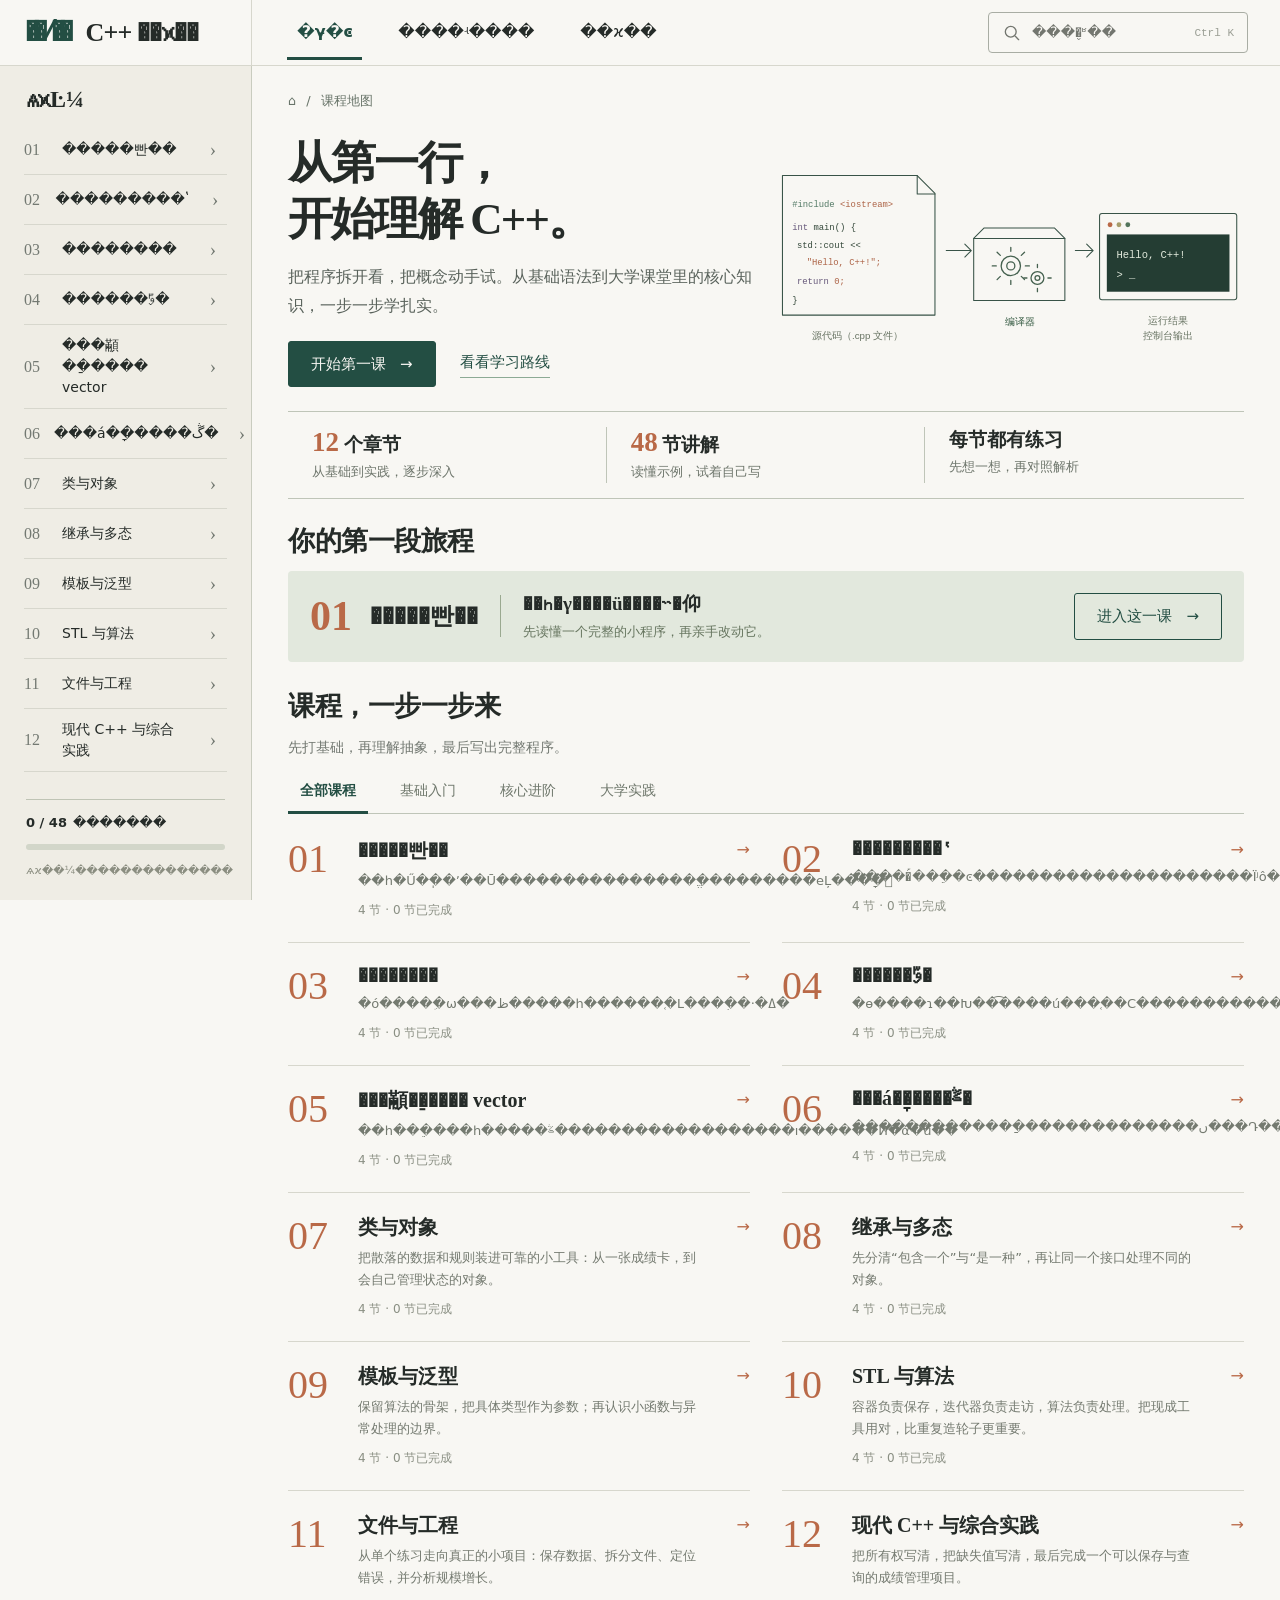
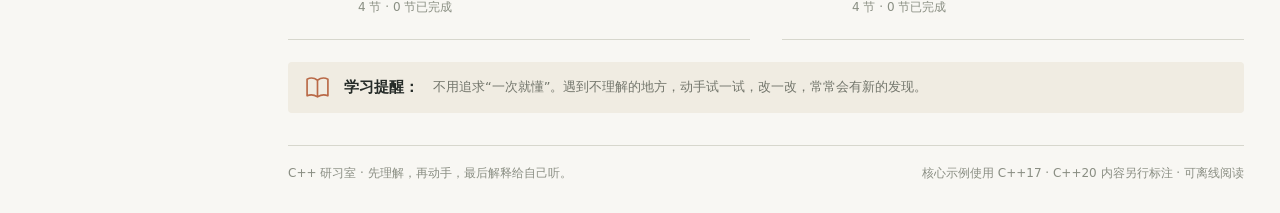
==== cpp-study/index.html @ bd5f10d8 "Publish C++ study site with 48 lessons and interactive learning labs" ====
<!doctype html>
<html lang="zh-CN">
<head>
  <meta charset="UTF-8">
  <meta name="viewport" content="width=device-width, initial-scale=1">
  <meta name="theme-color" content="#234e43">
  <meta name="description" content="�ӵ�һ�г��򵽴�ѧ C++ ���Ŀγ̡���ϸ���⡢������ʾ���κ��Բ�������ϰ������Ҳ��ѧϰ��">
  <title>C++ ��ϰ�� �� �ѳ���ѧ����</title>
  <link rel="icon" href="assets/favicon.svg" type="image/svg+xml">
  <link rel="stylesheet" href="styles.css">
  <script src="content-foundation.js" defer></script>
  <script src="content-university.js" defer></script>
  <script src="lab.js" defer></script>
  <script src="app.js" defer></script>
</head>
<body>
  <a class="skip-link" href="#main">��������</a>
  <header class="topbar">
    <button class="menu-button" id="menu-toggle" aria-label="��ѧϰĿ¼" aria-expanded="false" aria-controls="sidebar"><svg viewBox="0 0 24 24" aria-hidden="true"><path d="M4 6h16M4 12h16M4 18h16"/></svg></button>
    <a class="brand" href="#/home"><span class="brand-mark" aria-hidden="true">��/��</span><span>C++ ��ϰ��</span></a>
    <nav class="topnav" aria-label="������"><a href="#/home" data-nav="home">�γ̵�ͼ</a><a href="#/lab" data-nav="lab">����ʵ����</a><a href="#/practice" data-nav="practice">��ϰ��</a></nav>
    <button class="search-button" id="search-open"><svg viewBox="0 0 24 24" aria-hidden="true"><circle cx="10.5" cy="10.5" r="6.5"/><path d="m16 16 4 4"/></svg><span>����֪ʶ��</span><kbd>Ctrl K</kbd></button>
  </header>
  <button class="scrim" id="scrim" aria-label="�ر�ѧϰĿ¼" hidden></button>
  <aside class="sidebar" id="sidebar">
    <div class="sidebar-title">ѧϰĿ¼</div>
    <nav id="chapter-nav" aria-label="�½�Ŀ¼"></nav>
    <div class="sidebar-bottom"><div class="progress-label"><span id="progress-count">0 / 48</span><span>�������</span></div><div class="progress-track" role="progressbar" aria-label="ѧϰ����" aria-valuemin="0" aria-valuemax="48" aria-valuenow="0"><span id="progress-fill"></span></div><span class="local-note">ѧϰ��¼��������������</span></div>
  </aside>
  <main id="main" tabindex="-1"></main>
  <dialog class="search-dialog" id="search-dialog" aria-labelledby="search-title"><div class="dialog-head"><h2 id="search-title">�ҵ���Ū���׵�֪ʶ��</h2><button class="icon-button" data-close-dialog aria-label="�ر�����">��</button></div><label class="search-field"><svg viewBox="0 0 24 24" aria-hidden="true"><circle cx="10.5" cy="10.5" r="6.5"/><path d="m16 16 4 4"/></svg><input id="search-input" type="search" placeholder="���ԣ�ָ�롢�ݹ顢vector��" autocomplete="off"></label><div id="search-results" class="search-results" aria-live="polite"></div><div class="dialog-foot">�����γ̱�������� <span>Esc �ر�</span></div></dialog>
  <div class="toast" id="toast" role="status" aria-live="polite"></div>
  <noscript><p class="noscript">����������� JavaScript�����ܴ򿪿γ̺ͻ�����ϰ��</p></noscript>
</body>
</html>
---- cpp-study/styles.css ----
:root{--paper:#f8f7f3;--rail:#efede5;--ink:#252b28;--muted:#737972;--green:#234e43;--green-soft:#e2e8dd;--rust:#b96947;--line:#d7d7cd;--white:#fffefa;--header:66px;--sidebar:252px;--serif:Georgia,"Noto Serif SC","Source Han Serif SC","STSong","SimSun",serif;--sans:"Microsoft YaHei","PingFang SC",system-ui,sans-serif;--mono:Consolas,"SFMono-Regular",monospace;font-size:16px;color-scheme:light}
*{box-sizing:border-box}html{scroll-behavior:smooth;scroll-padding-top:90px}body{margin:0;background:var(--paper);color:var(--ink);font-family:var(--sans);line-height:1.65}button,input,select,textarea{font:inherit}button,a,input,select,textarea{-webkit-tap-highlight-color:transparent}button{cursor:pointer}a{color:inherit;text-decoration:none}button{color:inherit}svg{width:20px;height:20px;fill:none;stroke:currentColor;stroke-width:1.6;stroke-linecap:round;stroke-linejoin:round}button:disabled{cursor:default;opacity:.48}a:focus-visible,button:focus-visible,input:focus-visible,select:focus-visible,textarea:focus-visible,summary:focus-visible{outline:3px solid #9cae89;outline-offset:4px}::selection{background:#d7e3cf}h1,h2,h3,p{margin-top:0}h1,h2,h3{font-weight:600}h1,h2{font-family:var(--serif)}button{border:0;background:none}input,select,textarea{max-width:100%}.skip-link{position:fixed;top:-90px;left:20px;padding:10px 18px;background:var(--green);color:white;z-index:99}.skip-link:focus{top:10px}.topbar{position:fixed;inset:0 0 auto;z-index:30;height:var(--header);display:flex;align-items:center;border-bottom:1px solid var(--line);background:var(--paper)}.brand{width:var(--sidebar);flex-shrink:0;padding:0 25px;display:flex;align-items:center;gap:10px;height:100%;border-right:1px solid var(--line);white-space:nowrap;font:600 26px var(--serif);letter-spacing:-.8px}.brand-mark{color:var(--green);font:600 29px var(--mono);letter-spacing:-7px;padding-right:8px}.topnav{display:flex;gap:26px;margin-left:35px;height:100%;align-items:stretch}.topnav>a{display:flex;align-items:center;padding:0 10px;font-size:16px;position:relative;white-space:nowrap}.topnav>a.active{color:var(--green);font-weight:600}.topnav>a.active:after{content:"";position:absolute;bottom:5px;height:3px;background:var(--green);left:0;right:0}.topnav a:hover{color:var(--green)}.search-button{border:1px solid #a9ada4;border-radius:4px;display:flex;align-items:center;gap:10px;margin:0 32px 0 auto;padding:8px 13px;width:260px;color:#73766f;text-align:left;font-size:14px}.search-button kbd{margin-left:auto;font:11px var(--mono);color:#9a9e94}.search-button:hover{border-color:var(--green);color:var(--green)}.menu-button{display:none}.sidebar{position:fixed;inset:var(--header) auto 0 0;width:var(--sidebar);background:var(--rail);border-right:1px solid #c9ccbf;display:flex;flex-direction:column;z-index:25}.sidebar-title{padding:20px 26px 12px;font:600 24px var(--serif)}#chapter-nav{overflow-y:auto;padding:0 12px;flex:1;scrollbar-width:thin}.chapter-group{border-bottom:1px solid var(--line);margin:0 12px}.chapter-head{display:flex;align-items:center;min-height:49px;gap:14px;padding:10px 0;font-size:14px;line-height:1.5}.chapter-head .number{font:16px var(--serif);color:var(--muted);width:24px}.chapter-head>a{flex:1}.chapter-head>a:hover{color:var(--green)}.chapter-head button{font:19px var(--serif);width:28px;height:28px;color:var(--muted);border-radius:4px}.chapter-head button:hover{background:var(--green-soft)}.chapter-group.current{background:#dce3d7;margin:0;padding:0 12px;border-color:transparent}.chapter-group.current .number{color:var(--green)}.lesson-nav{list-style:none;margin:0;padding:0 0 8px 32px}.lesson-nav a{display:flex;align-items:center;gap:8px;font-size:13px;line-height:1.55;padding:7px 4px;color:#687367;border-radius:3px}.lesson-nav a:hover,.lesson-nav a.active{background:#cedac8;color:var(--green)}.lesson-nav .done-mark{width:15px;flex-shrink:0;color:var(--green)}.sidebar-bottom{padding:18px 26px 18px;background:var(--rail);margin-top:auto}.progress-label{border-top:1px solid #bfc4b5;padding-top:12px;font-size:13px;display:flex;gap:6px}.progress-label>span:first-child{color:var(--ink);font-weight:600}.progress-track{height:6px;border-radius:9px;background:#d2d6c9;margin:10px 0 6px;overflow:hidden}.progress-track span{display:block;height:100%;background:var(--green);width:0;transition:width .4s}.local-note{font-size:11px;color:#8b8e81}.scrim{display:none}.noscript{margin:120px 30px 0 290px}main{margin:var(--header) 0 0 var(--sidebar);min-height:calc(100vh - var(--header));padding:24px 36px 30px}.page-inner{max-width:1250px;margin:0 auto}.breadcrumb{display:flex;align-items:center;gap:10px;font-size:13px;color:#687469;margin-bottom:18px}.breadcrumb a:hover{color:var(--green)}.breadcrumb svg{width:16px;height:16px}.hero{display:grid;grid-template-columns:1fr 1fr;gap:20px;align-items:center;padding:7px 0 24px}.hero h1{font-size:clamp(36px,3.5vw,54px);line-height:1.23;letter-spacing:-1.8px;margin-bottom:15px;font-weight:700}.hero p{max-width:580px;font-size:16px;line-height:1.85;color:#59625b;margin-bottom:20px}.hero-actions{display:flex;align-items:center;gap:24px}.button{display:inline-flex;align-items:center;justify-content:center;gap:14px;padding:11px 22px;background:var(--green);color:var(--paper);border:1px solid var(--green);border-radius:3px;font-size:15px;line-height:1.5;white-space:nowrap;transition:background .15s,transform .15s}.button:hover{background:#193d33;transform:translateY(-1px)}.button.secondary{background:transparent;color:var(--green)}.button.secondary:hover{background:var(--green-soft)}.button.small{padding:8px 15px;font-size:14px}.text-link{color:var(--green);border-bottom:1px solid #8caa94;padding-bottom:2px;font-size:15px}.text-link:hover{border-color:var(--green)}.compiler-illustration{width:100%;height:auto;max-height:250px;display:block;stroke-width:1.3}.course-facts{display:grid;grid-template-columns:1fr 1fr 1fr;border-top:1px solid #bfc5b8;border-bottom:1px solid #bfc5b8;padding:15px 0;margin-bottom:24px}.course-facts>div{padding:0 24px;border-right:1px solid #bfc5b8}.course-facts>div:last-child{border:0}.fact-main{font:600 19px var(--serif);margin-bottom:3px}.fact-main strong{color:var(--rust);font-size:27px}.fact-sub{color:#6d756b;font-size:13px}.section-heading{font-size:27px;margin:0 0 10px;line-height:1.4;letter-spacing:-.5px}.journey{margin-bottom:26px}.journey-strip{display:flex;gap:22px;align-items:center;background:var(--green-soft);padding:20px 22px;border-radius:4px}.journey-chapter{display:flex;gap:18px;align-items:center;flex-shrink:0;padding-right:22px;border-right:1px solid #9aa990}.journey-number{font:600 42px var(--serif);line-height:1;color:var(--rust)}.journey-chapter h3{font:600 24px var(--serif);margin:0}.journey-copy{flex:1}.journey-copy h3{font:600 19px var(--serif);margin:0 0 4px}.journey-copy p{font-size:13px;color:#66755f;margin:0}.journey-strip .button{margin-left:auto}.section-intro{font-size:14px;color:var(--muted);margin-bottom:9px}.course-tabs{display:flex;gap:20px;border-bottom:1px solid #bfc5b8;padding:0;margin-bottom:2px}.course-tab{padding:11px 12px;font-size:14px;position:relative;color:#6e776b}.course-tab.active{color:var(--green);font-weight:600}.course-tab.active:after{content:"";height:3px;position:absolute;bottom:-1px;inset-inline:0;background:var(--green)}.chapter-list{display:grid;grid-template-columns:1fr 1fr;column-gap:32px}.chapter-row{border-bottom:1px solid var(--line);display:flex;align-items:flex-start;gap:22px;padding:21px 0;min-height:120px;position:relative}.chapter-row:hover h3{color:var(--green)}.chapter-row:hover .row-arrow{transform:translateX(4px)}.row-number{font:500 40px var(--serif);color:var(--rust);line-height:1.1;width:48px;flex-shrink:0}.chapter-row h3{font:600 20px var(--serif);margin:0 0 6px}.chapter-row p{font-size:13px;color:#747a70;line-height:1.7;margin:0;max-width:340px}.chapter-row .row-meta{font-size:12px;color:#8a8f83;margin-top:9px}.row-arrow{color:var(--rust);margin-left:auto;transition:transform .15s;flex-shrink:0}.learning-reminder{display:flex;align-items:center;gap:14px;background:#f0ece2;padding:13px 17px;border-radius:4px;margin-top:22px;font-size:13px;color:#73766c}.learning-reminder svg{color:var(--rust);width:25px;height:25px;flex-shrink:0}.learning-reminder strong{font-family:var(--serif);color:var(--ink);font-size:15px;white-space:nowrap}.page-footer{border-top:1px solid var(--line);padding-top:18px;margin-top:32px;display:flex;justify-content:space-between;gap:20px;font-size:12px;color:#8a8e83}.page-footer a:hover{color:var(--green)}.page-footer a{border-bottom:1px solid #c2c7b7}.page-title{font-size:42px;line-height:1.25;margin-bottom:15px;letter-spacing:-1px}.page-lead{color:#647060;font-size:16px;max-width:780px;line-height:1.85;margin-bottom:24px}.chapter-intro{padding:15px 0 27px;border-bottom:1px solid var(--line)}.chapter-intro .big-number{font:52px var(--serif);color:var(--rust);display:block;margin-bottom:12px}.chapter-lessons{margin:0;padding:0;list-style:none}.chapter-lesson{display:flex;align-items:center;gap:22px;padding:25px 5px;border-bottom:1px solid var(--line)}.chapter-lesson .lesson-count{color:var(--rust);font:27px var(--serif);width:40px;flex-shrink:0}.chapter-lesson .lesson-content{flex:1}.chapter-lesson h2{font-size:25px;margin:0 0 8px}.chapter-lesson p{font-size:14px;color:#74806e;margin:0;max-width:750px}.chapter-lesson .lesson-time{font-size:12px;color:#8d9386}.chapter-lesson:hover h2{color:var(--green)}.chapter-lesson .complete-chip{color:var(--green);font-size:13px;margin-right:15px}.article-layout{display:grid;grid-template-columns:minmax(0,820px) 165px;gap:40px;max-width:1070px;margin:0 auto}.lesson-article{min-width:0}.lesson-meta{display:flex;gap:13px;align-items:center;color:#7b8375;font-size:13px;margin-bottom:16px}.lesson-meta>span:first-child{color:var(--rust)}.lesson-article h1{font-size:42px;margin-bottom:17px;line-height:1.3}.lesson-lead{font-size:17px;line-height:1.95;color:#636e60;padding-bottom:24px;margin-bottom:22px;border-bottom:1px solid var(--line)}.lesson-tools{display:flex;align-items:center;gap:8px;margin-bottom:20px;font-size:12px;color:var(--muted)}.lesson-tools button{padding:3px 9px;background:#efeee6;border:1px solid var(--line);border-radius:3px}.lesson-tools button.active{background:var(--green-soft);border-color:#a8baa0;color:var(--green)}.lesson-tools .print-button{margin-left:auto}.objectives{padding:18px 21px;background:var(--green-soft);border-left:3px solid #5a7856;margin:0 0 34px}.objectives h2{font:600 18px var(--serif);margin:0 0 10px}.objectives ul{margin:0;padding-left:21px;color:#57664f;font-size:14px;line-height:1.9}.prose-section{margin-bottom:34px}.prose-section h2{font:600 27px var(--serif);line-height:1.4;margin:0 0 18px;scroll-margin-top:92px}.section-number{color:#a5ad99;font:16px var(--mono);margin-right:13px}.lesson-body{font-size:var(--reading-size,17px);line-height:2.05}.lesson-body p{margin:0 0 18px;text-wrap:pretty}.lesson-body strong{font-weight:600;color:#234e43}.lesson-body code,.inline-code{font: .92em var(--mono);background:#e8eadf;color:#3f6547;padding:2px 5px;border-radius:3px;overflow-wrap:anywhere}.lesson-body a{color:var(--green);text-decoration:underline}.code-block{border:1px solid #d5dcd0;border-radius:5px;overflow:hidden;margin:20px 0 23px;background:#eff2eb}.code-top{padding:8px 15px;display:flex;justify-content:space-between;align-items:center;background:#e6ebdf;border-bottom:1px solid #d5dcd0;font:12px var(--mono);color:#6e7c64}.copy-code{padding:1px 6px;font:12px var(--sans);color:#58734e}.copy-code:hover{color:var(--green);text-decoration:underline}.code-block pre{font:14px/1.8 var(--mono);tab-size:4;margin:0;padding:17px 19px;overflow:auto;color:#304437;max-height:700px}.code-block pre code{font:inherit;padding:0;background:none;color:inherit;overflow-wrap:normal}.syntax-keyword{color:#715983}.syntax-string{color:#a2573c}.syntax-number{color:#9f6e32}.syntax-comment{color:#88917d}.syntax-preprocessor{color:#4e8079}.program-output{padding:15px 18px;border-radius:4px;background:#243d33;color:#dce9d6;font:14px/1.8 var(--mono);white-space:pre-wrap;overflow-wrap:anywhere;margin:0 0 20px}.output-label{font-size:12px;letter-spacing:1px;color:var(--muted);margin:12px 0 7px}.explanation-list{padding-left:20px;font-size:15px;color:#5b6955;line-height:1.95}.explanation-list li{margin:7px 0}.pitfall{padding:19px 21px;border-left:3px solid var(--rust);background:#f2ece2;margin:30px 0;font-size:15px;line-height:1.9}.pitfall strong{display:block;margin-bottom:8px;color:#91583c;font:600 19px var(--serif)}.toc{position:sticky;top:94px;height:fit-content;padding-top:10px;border-left:1px solid var(--line);font-size:12px}.toc-title{font-family:var(--serif);font-size:16px;margin:0 0 12px;padding-left:16px}.toc a{display:block;color:#828b79;padding:6px 0 6px 16px;line-height:1.6}.toc a:hover{color:var(--green);background:#e9ede1}.toc .toc-divider{border-top:1px solid var(--line);margin-top:10px;padding-top:12px}.quiz-card{padding:25px;background:var(--white);border:1px solid #d4ddcb;border-radius:5px;margin:28px 0}.quiz-card h2{font-size:24px;margin-bottom:7px}.quiz-kicker{font-size:12px;color:#8b937f;margin-bottom:20px}.quiz-question{font-size:16px;line-height:1.85;margin-bottom:16px}.quiz-options{display:grid;gap:9px;margin-bottom:18px}.quiz-option{display:flex;align-items:flex-start;gap:11px;padding:11px 13px;border:1px solid #d9dfcf;border-radius:4px;cursor:pointer;font-size:14px;line-height:1.7;background:var(--paper)}.quiz-option:hover{border-color:#8aa77c}.quiz-option:has(input:checked){background:#e9f0e1;border-color:#75956a}.quiz-option input{accent-color:var(--green);margin-top:5px}.option-letter{font:14px var(--mono);color:#86917d;flex-shrink:0;padding-top:4px}.quiz-feedback{padding:13px 15px;margin-top:16px;border-left:3px solid var(--green);background:#e7efe1;color:#46653c;font-size:14px;line-height:1.9}.quiz-feedback.wrong{background:#f4e9dd;color:#8d583c;border-color:var(--rust)}.quiz-feedback strong{display:block;margin-bottom:5px}.exercise-section{margin-top:35px;padding-top:25px;border-top:1px solid var(--line)}.exercise-section h2{font-size:25px;margin-bottom:12px}.exercise-prompt{font-size:16px;line-height:1.9}.exercise-label{display:flex;justify-content:space-between;gap:15px;font-size:12px;color:#87917d;margin:15px 0 8px}.code-editor{width:100%;min-height:260px;resize:vertical;padding:18px;border:1px solid #b9c5ad;background:#f1f3ed;border-radius:4px;font:14px/1.8 var(--mono);color:#314c35;tab-size:4;white-space:pre;overflow:auto}.exercise-actions{display:flex;gap:10px;align-items:center;flex-wrap:wrap;margin:13px 0 18px}.editor-note{font-size:12px;color:#89917f;line-height:1.8}.solution-details{border-top:1px solid var(--line);border-bottom:1px solid var(--line);margin-top:15px;padding:11px 0}.solution-details summary{cursor:pointer;color:var(--green);font-size:14px}.solution-details[open] summary{margin-bottom:15px}.solution-details p{font-size:15px;line-height:1.9}.lesson-finish{display:flex;align-items:center;justify-content:space-between;gap:15px;background:var(--green-soft);padding:23px;margin-top:35px;border-radius:4px}.lesson-finish p{margin:0;font-size:14px;color:#65715e}.lesson-finish .finish-title{font:600 21px var(--serif);color:var(--green);margin-bottom:5px}.lesson-pagination{display:flex;justify-content:space-between;gap:25px;margin-top:21px;font-size:13px;color:#7a8771}.lesson-pagination a:hover{color:var(--green)}.page-empty{padding:45px 20px;text-align:center;border-bottom:1px solid var(--line);color:#7b866f}.page-empty h2{font-size:25px;color:var(--ink)}.practice-toolbar{display:flex;gap:15px;align-items:center;flex-wrap:wrap;border-top:1px solid var(--line);border-bottom:1px solid var(--line);padding:15px 0;margin:20px 0}.practice-toolbar label{display:flex;align-items:center;gap:9px;font-size:13px;color:#77816d}.practice-toolbar select{font-size:14px;background:var(--paper);border:1px solid #b9c5ae;padding:8px 26px 8px 11px;border-radius:3px;color:var(--green);max-width:300px}.practice-stat{margin-left:auto;font-size:13px;color:#7e8b72}.practice-grid{display:grid;grid-template-columns:1fr 1fr;gap:20px;align-items:start}.practice-grid .quiz-card{margin:0;padding:22px}.practice-grid .quiz-card h2{font-size:20px;margin-bottom:9px}.practice-grid .quiz-kicker{margin-bottom:12px}.pager{display:flex;align-items:center;justify-content:center;gap:22px;margin:24px 0;font-size:14px;color:#7b876f}.lab-page{max-width:1100px;margin:0 auto}.lab-page .page-lead{max-width:840px}.lab-links{display:flex;align-items:center;gap:18px;flex-wrap:wrap;margin-top:20px;font-size:13px;color:#73846a}.lab-links a{color:var(--green);border-bottom:1px solid #a4b797}.lab-root{background:var(--white);border:1px solid #c7d1be;border-radius:5px;padding:22px;margin:25px 0}.lab-heading{display:flex;gap:18px;align-items:center;justify-content:space-between;flex-wrap:wrap;margin-bottom:15px}.lab-heading h2,.lab-heading h3{font-family:var(--serif);font-size:22px;margin:0}.lab-heading p{font-size:12px;color:#8a9480;margin:5px 0}.lab-heading select,.lab-root select{background:#edf0e5;color:var(--green);border:1px solid #b2c1a6;border-radius:3px;padding:7px 12px;font-size:13px}.lab-inputs{display:flex;flex-wrap:wrap;gap:12px 25px;padding:15px 0;border-top:1px solid #dee3d5;margin-bottom:10px;align-items:center}.lab-inputs label{font-size:13px;display:flex;align-items:center;gap:10px;flex-wrap:wrap;color:#65765a}.lab-inputs input[type=range]{accent-color:var(--green);width:110px}.lab-inputs input[type=number],.lab-inputs input[type=text]{width:110px;padding:6px 8px;border:1px solid #b9c5af;border-radius:3px;background:var(--paper);font-size:14px}.lab-layout{display:grid;grid-template-columns:1.15fr 1fr;gap:20px}.lab-code-panel{background:#eff2e9;border:1px solid #d7decc;border-radius:4px;min-width:0;overflow:hidden}.lab-code-header,.lab-panel-heading{display:flex;align-items:center;justify-content:space-between;background:#e4e9db;padding:9px 13px;border-bottom:1px solid #d7decc;font-size:12px;color:#7c8a71}.lab-code-panel pre{padding:12px 0;margin:0;overflow-x:auto;font:13px/1.9 var(--mono);white-space:pre}.lab-code-line{display:flex;min-height:25px;padding:0 12px 0 0}.lab-code-line.is-active{background:#d5e2cb;box-shadow:inset 3px 0 #467638}.lab-line-number{display:inline-block;width:35px;text-align:right;padding-right:11px;color:#98a28b;flex-shrink:0;user-select:none}.lab-line-text{white-space:pre}.lab-state-panel{background:#f6f6ef;border:1px solid #d7decc;border-radius:4px;padding:16px;min-width:0}.lab-state-panel h3{font:600 17px var(--serif);margin:0 0 14px}.lab-memory{display:flex;gap:12px;flex-wrap:wrap;align-items:center;margin:14px 0}.lab-value{min-width:90px;padding:12px 15px;border:1px solid #b8c9ad;background:#e7efdf;border-radius:4px;display:flex;flex-direction:column;align-items:center;gap:4px}.lab-value strong{font:24px var(--mono);color:var(--green)}.lab-value span,.lab-value small{font-size:12px;color:#7c8a71}.lab-value-label{font-size:12px;color:#7c8a71}.lab-value-number{font:24px var(--mono);color:var(--green)}.lab-array{display:flex;gap:6px;flex-wrap:wrap;margin:15px 0}.lab-array-cell{padding:9px 10px;border:1px solid #c7d1ba;background:#eaeee2;min-width:35px;text-align:center;border-radius:3px;font:16px var(--mono);display:flex;flex-direction:column;gap:5px}.lab-array-cell small{font-size:11px;color:#8a9979}.lab-array-cell.is-focus{background:#f0e2c8;border-color:#bb996b}.lab-array-cell.is-found{background:#cee3bf;border-color:#6e9759}.lab-array-cell.is-muted{opacity:.35}.lab-stack{display:flex;flex-direction:column-reverse;gap:6px}.lab-stack-frame{padding:9px 13px;border:1px solid #b8caab;background:#e4edda;border-radius:3px;font:13px var(--mono)}.lab-stack-frame.is-active{background:#cddbba;border-color:#819f6b}.lab-output{background:#243d33;color:#dce9d6;min-height:50px;padding:12px 15px;border-radius:3px;font:13px/1.8 var(--mono);white-space:pre-wrap;overflow-wrap:anywhere;margin:12px 0 0}.lab-transport{display:flex;gap:10px;align-items:center;flex-wrap:wrap;padding-top:18px}.lab-transport button,.lab-copy{padding:8px 14px;border:1px solid #adbf9e;background:#edf2e7;border-radius:3px;color:var(--green);font-size:13px}.lab-transport button:first-child{background:var(--green);color:white;border-color:var(--green)}.lab-copy{font-size:12px;padding:3px 7px}.lab-progress{font:12px var(--mono);color:#8d997c;margin-left:auto}.lab-explanation{background:#e9eee2;padding:13px 16px;margin-top:15px;min-height:65px;font-size:14px;line-height:1.85;color:#566d49;border-radius:3px}.lab-caption,.lab-note,.lab-disclaimer{font-size:12px;color:#89927d;margin-top:12px;line-height:1.8}.lab-pointer-arrow{color:var(--rust);font-size:25px}.lab-controls{display:flex;flex-wrap:wrap;gap:10px}.search-dialog{width:min(650px,calc(100vw - 30px));border:1px solid #c3d1b7;border-radius:7px;background:var(--paper);color:var(--ink);padding:0;box-shadow:0 25px 90px #243d3333;max-height:75vh;margin:12vh auto auto}.search-dialog::backdrop{background:#243d3366;backdrop-filter:blur(3px)}.dialog-head{display:flex;align-items:center;gap:20px;justify-content:space-between;padding:20px 24px 10px}.dialog-head h2{font:600 23px var(--serif);margin:0}.icon-button{font-size:29px;line-height:1;width:30px;height:30px;color:#88967a}.search-field{display:flex;align-items:center;gap:12px;border:1px solid #91a480;border-radius:4px;margin:10px 24px 16px;padding:12px 15px;color:var(--green)}.search-field input{background:none;border:0;outline:none;color:var(--ink);flex:1;width:100%;font-size:15px;min-width:0}.search-field input:focus-visible{outline:0}.search-results{padding:0 24px;overflow-y:auto;max-height:45vh}.search-result{display:block;padding:15px 10px;border-top:1px solid var(--line)}.search-result:hover{background:#e9efdf}.search-result h3{font-size:16px;margin:0 0 5px;font-weight:600}.search-result p{font-size:12px;color:#859277;margin:0;line-height:1.8}.search-result small{color:var(--rust);font-size:11px}.dialog-foot{display:flex;justify-content:space-between;padding:12px 24px;font-size:12px;color:#88957b;background:#eef0e7;border-top:1px solid #d5ddca}.search-empty{color:#7d8d6d;font-size:14px;padding:25px 0}.toast{position:fixed;bottom:28px;left:calc(50% + 90px);transform:translate(-50%,20px);z-index:60;background:var(--green);color:var(--paper);font-size:14px;padding:10px 20px;border-radius:4px;box-shadow:0 5px 25px #234e4326;opacity:0;pointer-events:none;transition:opacity .2s,transform .2s}.toast.show{opacity:1;transform:translate(-50%,0)}.reference-links{display:flex;flex-wrap:wrap;gap:15px;font-size:13px;color:#687b59;margin-top:18px}.reference-links a{text-decoration:underline}.home-layout{animation:enter .25s ease-out}@keyframes enter{from{opacity:0;transform:translateY(5px)}to{opacity:1;transform:none}}
@media(min-width:1600px){:root{--sidebar:272px}.brand{font-size:29px;padding-left:33px}.sidebar-title{padding-left:30px}.chapter-head{min-height:56px;font-size:16px}.sidebar-bottom{padding:20px 28px}.chapter-row{min-height:135px}.hero{padding-bottom:28px}.hero h1{font-size:58px}.hero p{font-size:17px}.course-facts{margin-bottom:26px}.section-heading{font-size:30px}}
@media(max-width:1200px){:root{--sidebar:224px}.brand{font-size:23px;padding:0 20px}.topnav{gap:10px;margin-left:20px}.search-button{width:190px;margin-right:22px}.search-button kbd{display:none}main{padding:23px 26px}.hero h1{font-size:43px}.hero p{font-size:15px}.journey-strip{gap:15px;padding:18px}.journey-chapter{gap:12px;padding-right:15px}.journey-chapter h3{font-size:20px}.journey-number{font-size:35px}.journey-copy h3{font-size:17px}.journey-strip .button{padding:9px 13px;font-size:13px}.chapter-list{column-gap:25px}.chapter-row{gap:14px}.chapter-row h3{font-size:18px}.article-layout{grid-template-columns:minmax(0,1fr) 145px;gap:26px}.lesson-article h1{font-size:37px}.lab-layout{gap:13px}}
@media(max-width:980px){.search-button{width:auto;padding:9px}.search-button span{display:none}.hero{grid-template-columns:1.15fr 1fr;gap:8px}.hero h1{font-size:35px;letter-spacing:-1px}.hero p{font-size:14px}.hero-actions{gap:15px}.hero-actions .button{font-size:13px;padding:10px 14px}.hero-actions .text-link{font-size:13px}.course-facts>div{padding:0 13px}.fact-main{font-size:16px}.fact-sub{font-size:11px}.journey-strip{flex-wrap:wrap}.journey-chapter{border-right:0}.journey-copy{min-width:190px}.journey-strip .button{margin-left:0}.chapter-list{grid-template-columns:1fr}.article-layout{display:block}.toc{display:none}.practice-grid{grid-template-columns:1fr}.lab-layout{grid-template-columns:1fr}.lab-code-panel pre{max-height:350px}.page-title{font-size:36px}.learning-reminder{align-items:flex-start}}
@media(max-width:760px){:root{--header:61px;--sidebar:260px}.topbar{flex-wrap:wrap;height:103px;align-content:flex-start}.brand{width:auto;border:0;padding:0 5px;height:60px;font-size:23px;gap:6px}.brand-mark{font-size:26px}.menu-button{display:flex;align-items:center;justify-content:center;margin-left:12px;width:33px;height:60px}.search-button{margin:13px 18px 0 auto;padding:8px}.topnav{order:5;margin:0;width:100%;height:42px;border-top:1px solid #e3e4d9;justify-content:center;gap:27px}.topnav>a{font-size:14px;padding:0 10px}.topnav>a.active:after{bottom:0;height:2px}.sidebar{top:103px;width:260px;transform:translateX(-100%);transition:transform .2s;z-index:40;box-shadow:8px 0 25px #1d3d2d0d}.sidebar.open{transform:translateX(0)}.sidebar-title{font-size:23px}.chapter-head{min-height:46px;font-size:14px}.scrim:not([hidden]){display:block;position:fixed;inset:103px 0 0;background:#203a2f55;z-index:35}main{margin:103px 0 0;padding:20px}.breadcrumb{font-size:12px;margin-bottom:15px}.hero{grid-template-columns:1fr;padding-top:9px;gap:22px}.hero h1{font-size:40px;line-height:1.28;letter-spacing:-1px}.hero p{font-size:15px;line-height:1.85;margin-bottom:18px}.hero-actions{gap:24px}.hero-actions .button{font-size:14px;padding:11px 17px}.hero-actions .text-link{font-size:14px}.compiler-illustration{max-height:185px;width:100%;margin-bottom:0}.course-facts{padding:13px 0;margin-bottom:24px}.course-facts>div{padding:0 10px}.course-facts>div:first-child{padding-left:1px}.fact-main{font-size:14px;white-space:nowrap}.fact-main strong{font-size:23px}.fact-sub{font-size:11px;line-height:1.6}.section-heading{font-size:25px}.journey-strip{gap:14px;padding:18px}.journey-chapter{gap:14px;width:100%;padding-right:0}.journey-chapter h3{font-size:23px}.journey-number{font-size:36px}.journey-copy{min-width:0;width:100%;flex:auto}.journey-copy h3{font-size:19px}.journey-copy p{font-size:13px;line-height:1.8}.journey-strip .button{font-size:13px;padding:8px 13px;margin-top:2px}.course-tabs{gap:7px;justify-content:space-between}.course-tab{font-size:13px;padding:10px 5px;white-space:nowrap}.chapter-row{padding:22px 0;gap:17px;min-height:120px}.chapter-row h3{font-size:21px}.chapter-row p{font-size:14px}.row-number{font-size:39px;width:43px}.chapter-row .row-meta{font-size:12px}.learning-reminder{font-size:12px;gap:10px;padding:13px}.learning-reminder strong{font-size:14px}.page-footer{flex-direction:column;gap:9px;font-size:11px;margin-top:24px}.page-title{font-size:35px;line-height:1.4}.page-lead{font-size:15px}.chapter-lesson{padding:23px 0;gap:13px}.chapter-lesson .lesson-count{font-size:25px;width:30px}.chapter-lesson h2{font-size:23px}.chapter-lesson p{font-size:13px}.chapter-lesson .complete-chip{display:none}.lesson-article h1{font-size:33px;line-height:1.4}.lesson-meta{font-size:12px;gap:9px;flex-wrap:wrap}.lesson-lead{font-size:16px;line-height:1.95}.lesson-body{font-size:var(--reading-size,16px)}.prose-section h2{font-size:25px}.prose-section{margin-bottom:30px}.objectives{padding:16px}.objectives ul{font-size:13px}.code-block pre{padding:14px 12px;font-size:13px}.quiz-card{padding:20px}.quiz-card h2{font-size:23px}.quiz-question{font-size:15px}.quiz-option{padding:11px 10px;font-size:14px}.pitfall{padding:16px;font-size:14px}.lesson-finish{padding:20px;flex-direction:column;align-items:flex-start}.lesson-pagination{font-size:12px}.exercise-section h2{font-size:24px}.code-editor{font-size:13px;min-height:250px}.lab-root{padding:15px;margin:20px 0}.lab-heading h2,.lab-heading h3{font-size:22px}.lab-inputs{gap:13px;font-size:12px}.lab-layout{grid-template-columns:1fr;gap:12px}.lab-line-number{width:31px}.lab-code-panel pre{font-size:12px}.lab-explanation{font-size:13px;padding:12px}.lab-state-panel{padding:13px}.lab-progress{font-size:11px}.lab-transport{gap:7px}.lab-transport button{padding:8px 11px;font-size:12px}.lab-links{gap:12px;font-size:12px}.practice-toolbar{gap:12px}.practice-toolbar label{width:100%;justify-content:space-between}.practice-toolbar select{width:70%;max-width:240px}.practice-stat{margin:0}.practice-grid{gap:15px}.practice-grid .quiz-card{padding:19px}.toast{left:50%;bottom:20px;max-width:90vw;text-align:center;white-space:nowrap;font-size:13px}.search-dialog{margin-top:8vh}.dialog-head{padding:17px 17px 8px}.dialog-head h2{font-size:20px}.search-field{margin:8px 17px 15px;padding:11px}.search-results{padding:0 17px}.dialog-foot{padding:12px 17px;font-size:11px}.noscript{margin:130px 20px}.chapter-intro .big-number{font-size:45px}}
@media(prefers-reduced-motion:reduce){html{scroll-behavior:auto}*,*:before,*:after{animation:none!important;transition:none!important}}
@media print{body{background:white;color:black}.topbar,.sidebar,.toc,.lesson-tools,.toast,.lesson-finish,.lesson-pagination,.copy-code,.exercise-actions,.search-dialog,.scrim,.lab-transport,.lab-inputs,.quiz-card button{display:none!important}main{margin:0;padding:0}.article-layout{display:block}.page-footer{font-size:10px}.code-block{break-inside:avoid}.lesson-article h1{font-size:30px}.lesson-body{font-size:12px;line-height:1.8}.code-block pre{font-size:10px}.lab-root{break-inside:avoid}.quiz-card{break-inside:avoid}a{color:black}}
/* Keep the reading surface visible immediately; match the desktop reference rail. */
.home-layout{animation:none}
@media(min-width:1440px){:root{--sidebar:272px}.brand{font-size:29px;padding-left:29px}.sidebar-title{padding-left:28px}.chapter-head{min-height:53px;font-size:15px}.hero h1{font-size:56px;line-height:1.2}.hero p{font-size:16px}.compiler-illustration{max-height:260px}main{padding-top:16px}.breadcrumb{margin-bottom:12px}}
.lab-number{width:68px!important}.lab-range{width:105px}.lab-input-group{display:flex;align-items:center;gap:9px;font-size:13px}.lab-input-label{font-size:13px;color:#65765a}.lab-buttons{display:flex;gap:9px;flex-wrap:wrap}.lab-step-count{font:12px var(--mono);color:#849576;margin-left:auto}.lab-speed-label{display:flex;align-items:center;gap:7px;font-size:12px;color:#849576}.lab-code{overflow-x:auto;display:block;padding:12px 0;font:13px/1.9 var(--mono)}.lab-pointer{display:flex;align-items:center;gap:13px;flex-wrap:wrap;margin:16px 0}.lab-pointer-source,.lab-pointer-target{padding:10px 13px;background:#e7efdf;border:1px solid #b8c9ad;border-radius:4px;font:13px/1.8 var(--mono)}.lab-pointer-source small,.lab-pointer-target small{font-size:11px;color:#7d8e70;display:block}.lab-object{border:1px solid #b8c9ad;background:#e7efdf;border-radius:4px;padding:14px;margin:13px 0}.lab-object h4{font:600 17px var(--serif);margin:0 0 9px}.lab-object-member{font:13px/1.9 var(--mono);color:#416535}.lab-sequence-item{display:block;font-size:13px;padding:4px 0;color:#7d8e70}.lab-sequence-item.is-done{color:var(--green)}.lab-array-label{font-size:13px;color:#65765a}.lab-array-input{width:170px!important;margin-left:10px}.lab-apply{padding:6px 11px;font-size:12px;border:1px solid #b2c1a6;border-radius:3px;color:var(--green)}.lab-input-feedback{font-size:12px;color:#9a6c44}.lab-stage-name{font:600 17px var(--serif);margin-bottom:12px}.lab-state-note{font-size:12px;line-height:1.8;color:#819474}.lab-error{color:#9a5838;font-size:13px}.lab-code-toolbar{display:flex;align-items:center;justify-content:space-between;padding:9px 12px;background:#e4e9db;border-bottom:1px solid #d7decc;font:12px var(--mono);color:#7c8a71}
@media(max-width:760px){.lab-input-group{flex-wrap:wrap}.lab-speed-label{width:100%;justify-content:flex-end}.lab-code{font-size:12px}.lab-array-label{display:flex;flex-wrap:wrap;gap:8px}.lab-array-input{margin-left:0}.lab-step-count{margin-left:0}}
.compiler-illustration text{stroke:none}
.lab-stack{flex-direction:column}.lab-stack-frame{display:flex;align-items:center;justify-content:space-between;gap:12px}.lab-stack-frame span{font-size:12px;color:#758865}.lab-array-cell.is-sorted{background:#dbe9d0;border-color:#95b17c;color:#3a6030}.lab-array-cell.is-focus{background:#f0e2c8;border-color:#bb996b}.lab-diagram-note,.lab-diagram-label,.lab-stack-empty{font-size:12px;color:#829471;line-height:1.8}.lab-object-title,.lab-object-member,.lab-object-methods{display:block}.lab-object-title{font:600 17px var(--serif);margin-bottom:9px}.lab-object-methods{font:12px/1.8 var(--mono);color:#819474}.lab-pointer-source,.lab-pointer-target{white-space:pre-line}.lab-heading{display:block}.lab-mode-label{display:flex;align-items:center;gap:10px;font-size:13px;color:#6d8061;margin-top:12px}.lab-eyebrow{font-size:12px;color:#8a9480;margin-bottom:7px}.lab-sequence{display:flex;flex-wrap:wrap;gap:6px}.lab-sequence-item{display:inline-block;padding:5px 9px;border:1px solid #d2ddc7;border-radius:3px;min-width:29px;text-align:center}.lab-sequence-item.is-done{background:#dce9d1;border-color:#a7c093}.lab-progress-wrap{display:flex;align-items:center;gap:10px;flex-wrap:wrap;margin-left:auto}.lab-progress-wrap progress{accent-color:var(--green);width:90px;height:6px}
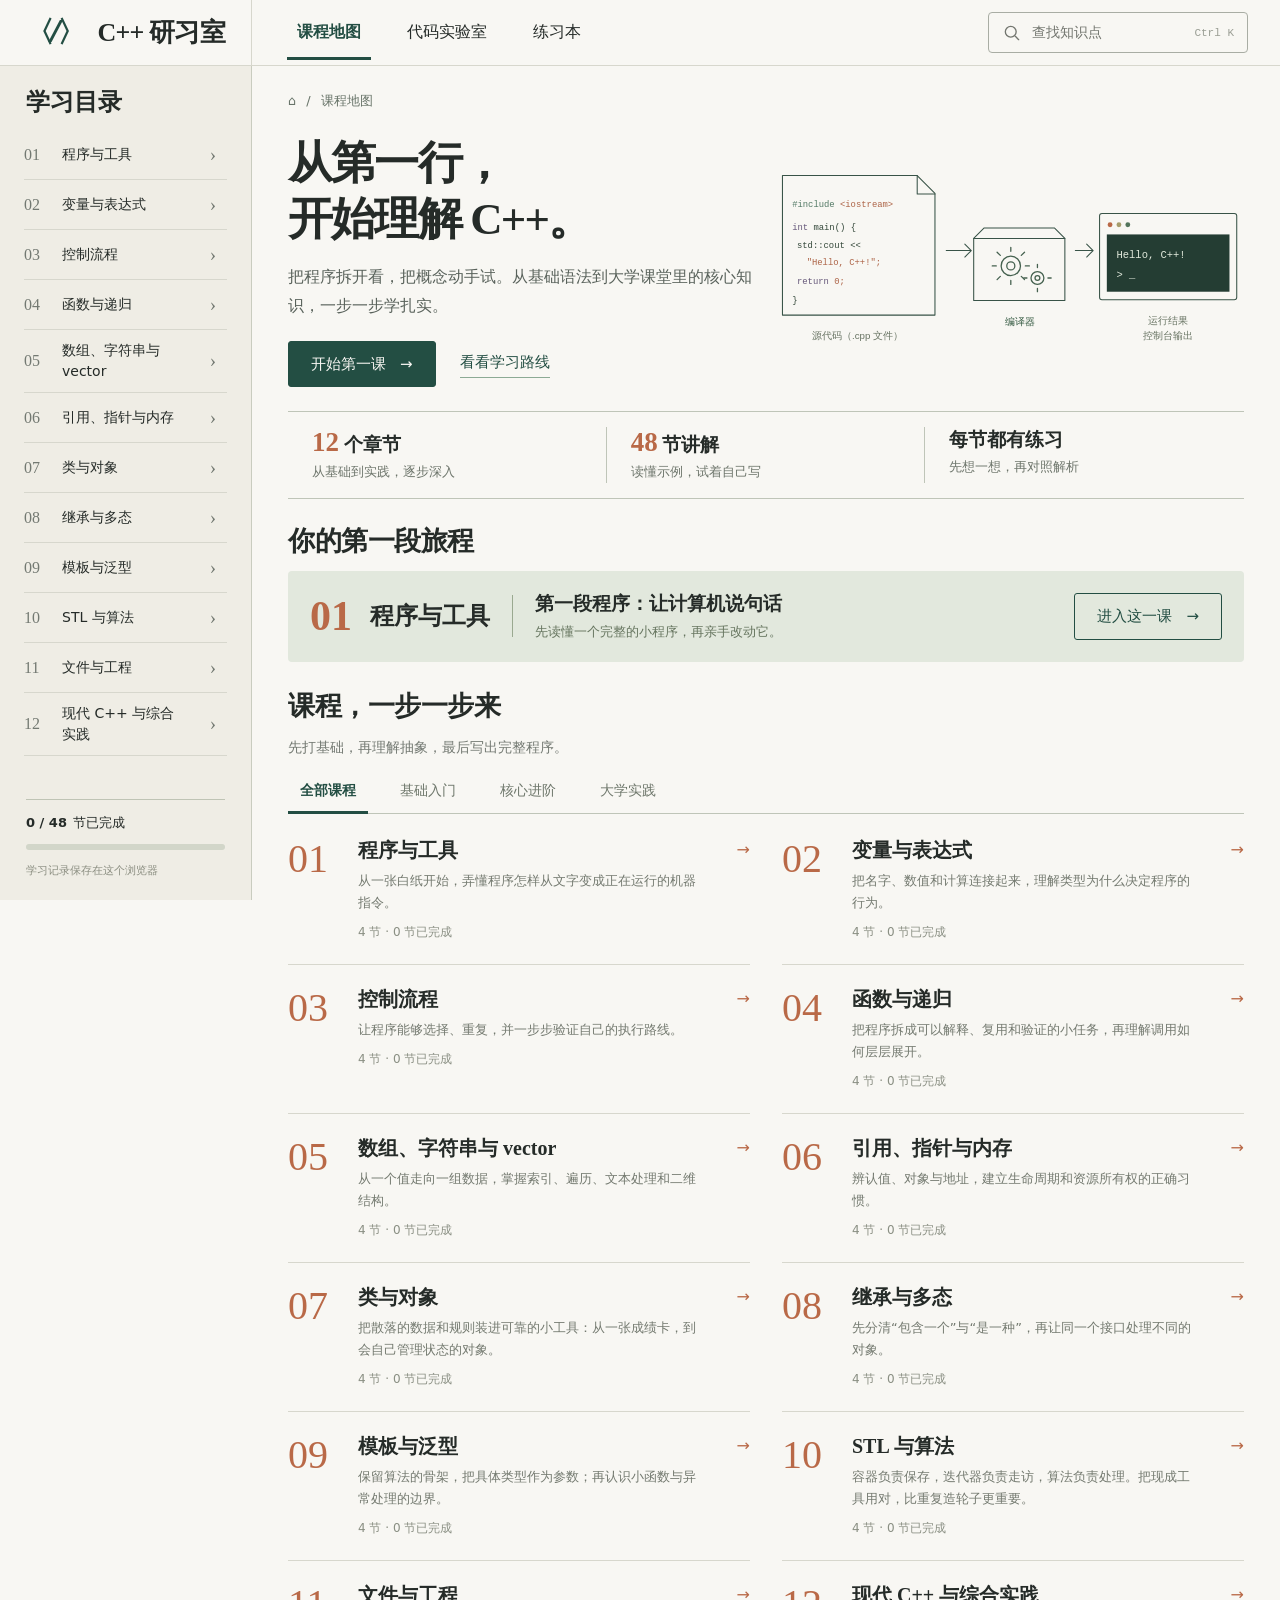
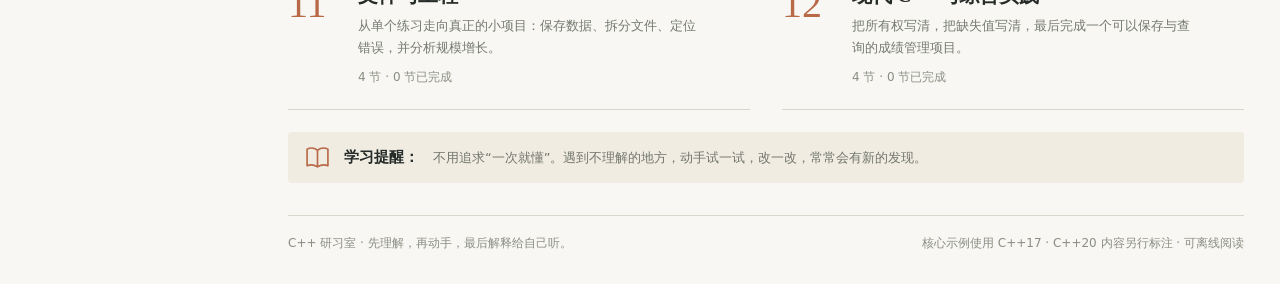
==== commit 1241ccec: "Preserve UTF-8 Chinese text in published course files" ====
--- a/cpp-study/index.html
+++ b/cpp-study/index.html
@@ -4,8 +4,8 @@
   <meta charset="UTF-8">
   <meta name="viewport" content="width=device-width, initial-scale=1">
   <meta name="theme-color" content="#234e43">
-  <meta name="description" content="�ӵ�һ�г��򵽴�ѧ C++ ���Ŀγ̡���ϸ���⡢������ʾ���κ��Բ�������ϰ������Ҳ��ѧϰ��">
-  <title>C++ ��ϰ�� �� �ѳ���ѧ����</title>
+  <meta name="description" content="从第一行程序到大学 C++ 核心课程。详细讲解、逐行演示、课后自测与编程练习，离线也能学习。">
+  <title>C++ 研习室 · 把程序学明白</title>
   <link rel="icon" href="assets/favicon.svg" type="image/svg+xml">
   <link rel="stylesheet" href="styles.css">
   <script src="content-foundation.js" defer></script>
@@ -14,22 +14,22 @@
   <script src="app.js" defer></script>
 </head>
 <body>
-  <a class="skip-link" href="#main">��������</a>
+  <a class="skip-link" href="#main">跳到正文</a>
   <header class="topbar">
-    <button class="menu-button" id="menu-toggle" aria-label="��ѧϰĿ¼" aria-expanded="false" aria-controls="sidebar"><svg viewBox="0 0 24 24" aria-hidden="true"><path d="M4 6h16M4 12h16M4 18h16"/></svg></button>
-    <a class="brand" href="#/home"><span class="brand-mark" aria-hidden="true">��/��</span><span>C++ ��ϰ��</span></a>
-    <nav class="topnav" aria-label="������"><a href="#/home" data-nav="home">�γ̵�ͼ</a><a href="#/lab" data-nav="lab">����ʵ����</a><a href="#/practice" data-nav="practice">��ϰ��</a></nav>
-    <button class="search-button" id="search-open"><svg viewBox="0 0 24 24" aria-hidden="true"><circle cx="10.5" cy="10.5" r="6.5"/><path d="m16 16 4 4"/></svg><span>����֪ʶ��</span><kbd>Ctrl K</kbd></button>
+    <button class="menu-button" id="menu-toggle" aria-label="打开学习目录" aria-expanded="false" aria-controls="sidebar"><svg viewBox="0 0 24 24" aria-hidden="true"><path d="M4 6h16M4 12h16M4 18h16"/></svg></button>
+    <a class="brand" href="#/home"><span class="brand-mark" aria-hidden="true">〈/〉</span><span>C++ 研习室</span></a>
+    <nav class="topnav" aria-label="主导航"><a href="#/home" data-nav="home">课程地图</a><a href="#/lab" data-nav="lab">代码实验室</a><a href="#/practice" data-nav="practice">练习本</a></nav>
+    <button class="search-button" id="search-open"><svg viewBox="0 0 24 24" aria-hidden="true"><circle cx="10.5" cy="10.5" r="6.5"/><path d="m16 16 4 4"/></svg><span>查找知识点</span><kbd>Ctrl K</kbd></button>
   </header>
-  <button class="scrim" id="scrim" aria-label="�ر�ѧϰĿ¼" hidden></button>
+  <button class="scrim" id="scrim" aria-label="关闭学习目录" hidden></button>
   <aside class="sidebar" id="sidebar">
-    <div class="sidebar-title">ѧϰĿ¼</div>
-    <nav id="chapter-nav" aria-label="�½�Ŀ¼"></nav>
-    <div class="sidebar-bottom"><div class="progress-label"><span id="progress-count">0 / 48</span><span>�������</span></div><div class="progress-track" role="progressbar" aria-label="ѧϰ����" aria-valuemin="0" aria-valuemax="48" aria-valuenow="0"><span id="progress-fill"></span></div><span class="local-note">ѧϰ��¼��������������</span></div>
+    <div class="sidebar-title">学习目录</div>
+    <nav id="chapter-nav" aria-label="章节目录"></nav>
+    <div class="sidebar-bottom"><div class="progress-label"><span id="progress-count">0 / 48</span><span>节已完成</span></div><div class="progress-track" role="progressbar" aria-label="学习进度" aria-valuemin="0" aria-valuemax="48" aria-valuenow="0"><span id="progress-fill"></span></div><span class="local-note">学习记录保存在这个浏览器</span></div>
   </aside>
   <main id="main" tabindex="-1"></main>
-  <dialog class="search-dialog" id="search-dialog" aria-labelledby="search-title"><div class="dialog-head"><h2 id="search-title">�ҵ���Ū���׵�֪ʶ��</h2><button class="icon-button" data-close-dialog aria-label="�ر�����">��</button></div><label class="search-field"><svg viewBox="0 0 24 24" aria-hidden="true"><circle cx="10.5" cy="10.5" r="6.5"/><path d="m16 16 4 4"/></svg><input id="search-input" type="search" placeholder="���ԣ�ָ�롢�ݹ顢vector��" autocomplete="off"></label><div id="search-results" class="search-results" aria-live="polite"></div><div class="dialog-foot">�����γ̱�������� <span>Esc �ر�</span></div></dialog>
+  <dialog class="search-dialog" id="search-dialog" aria-labelledby="search-title"><div class="dialog-head"><h2 id="search-title">找到想弄明白的知识点</h2><button class="icon-button" data-close-dialog aria-label="关闭搜索">×</button></div><label class="search-field"><svg viewBox="0 0 24 24" aria-hidden="true"><circle cx="10.5" cy="10.5" r="6.5"/><path d="m16 16 4 4"/></svg><input id="search-input" type="search" placeholder="试试：指针、递归、vector…" autocomplete="off"></label><div id="search-results" class="search-results" aria-live="polite"></div><div class="dialog-foot">搜索课程标题和正文 <span>Esc 关闭</span></div></dialog>
   <div class="toast" id="toast" role="status" aria-live="polite"></div>
-  <noscript><p class="noscript">����������� JavaScript�����ܴ򿪿γ̺ͻ�����ϰ��</p></noscript>
+  <noscript><p class="noscript">请启用浏览器 JavaScript，才能打开课程和互动练习。</p></noscript>
 </body>
 </html>
